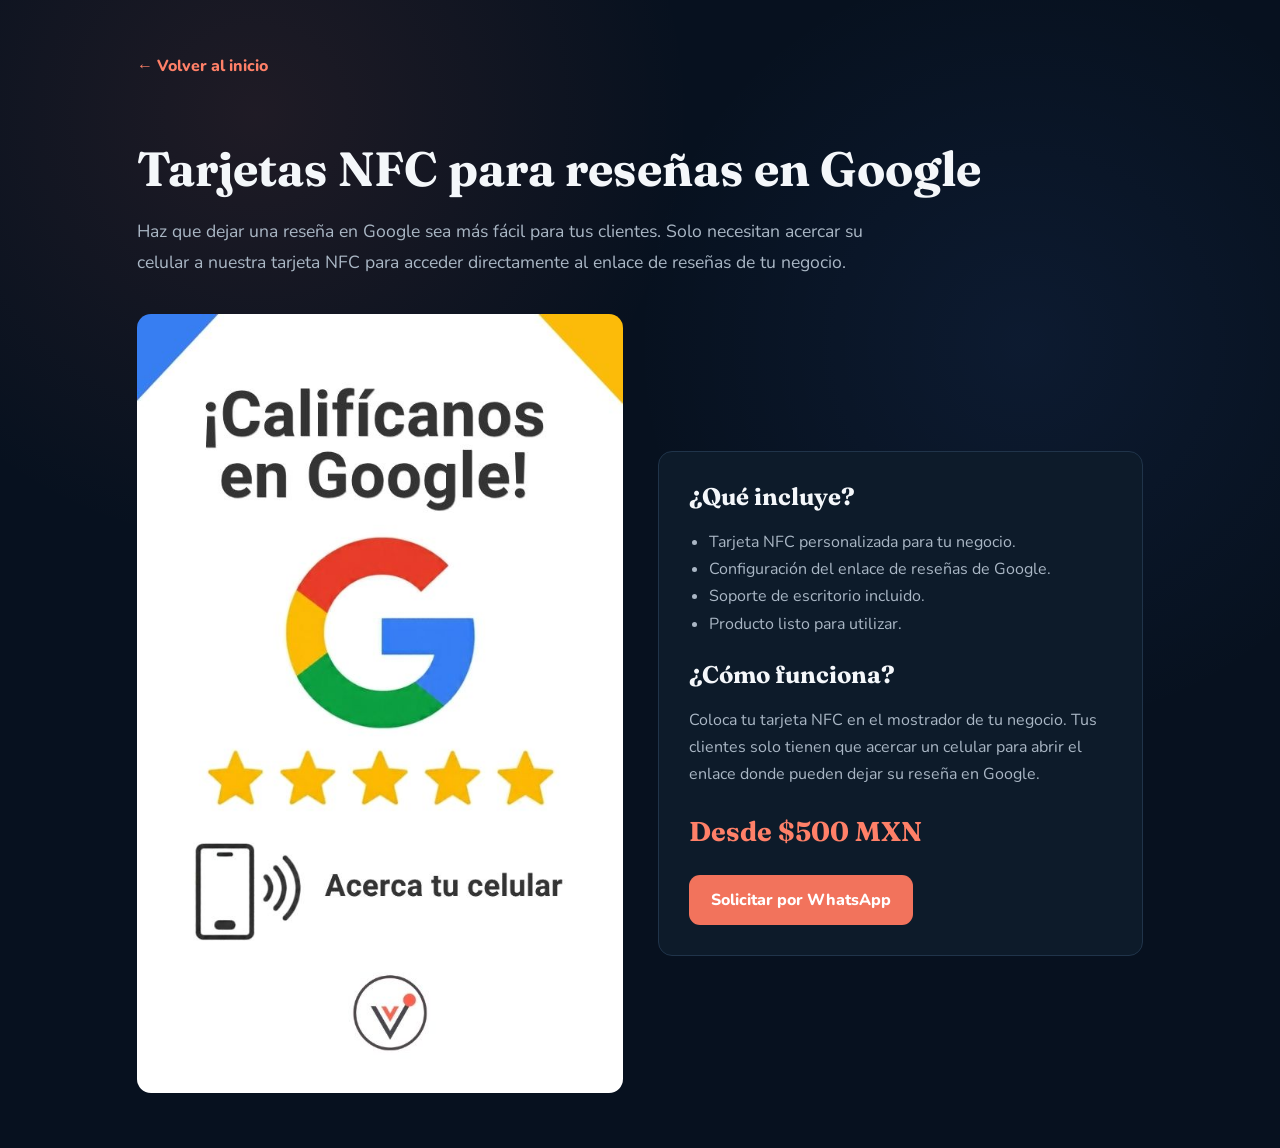
==== nfc.html @ fa6689be "Agregar paginas NFC y catalogos y actualizar WhatsApp" ====
<!DOCTYPE html>
<html lang="es">
<head>
  <meta charset="UTF-8">
  <meta name="viewport" content="width=device-width, initial-scale=1.0">
  <title>Tarjetas NFC | Visible</title>
  <link rel="stylesheet" href="nfc.css">

</head>

<body>

  <main class="detalle-servicio">

    <a href="index.html" class="volver">← Volver al inicio</a>

    <h1>Tarjetas NFC para reseñas en Google</h1>

    <p class="descripcion">
  Haz que dejar una reseña en Google sea más fácil para tus clientes.
  Solo necesitan acercar su celular a nuestra tarjeta NFC
  para acceder directamente al enlace de reseñas de tu negocio.
</p>

    <section class="contenido-nfc">

      <div>
        <img
          src="img/tarjeta-nfc.jpg"
          alt="Ejemplo de tarjeta NFC para reseñas"
          class="imagen-nfc"
        >
      </div>

      <div class="informacion-nfc">

        <h2>¿Qué incluye?</h2>

       <ul>
  <li>Tarjeta NFC personalizada para tu negocio.</li>
  <li>Configuración del enlace de reseñas de Google.</li>
  <li>Soporte de escritorio incluido.</li>
  <li>Producto listo para utilizar.</li>
</ul>

        <h2>¿Cómo funciona?</h2>

       <p>
  Coloca tu tarjeta NFC en el mostrador de tu negocio.
  Tus clientes solo tienen que acercar un celular
  para abrir el enlace donde pueden dejar su reseña en Google.
</p>

        <p class="precio-nfc">Desde $500 MXN</p>

        <a
          class="boton-nfc"
          href="https://wa.me/524492594277?text=Hola%2C%20me%20interesa%20la%20tarjeta%20NFC%20de%20Visible.%20Quisiera%20m%C3%A1s%20informaci%C3%B3n."
          target="_blank"
          rel="noopener noreferrer"
        >
          Solicitar por WhatsApp
        </a>

      </div>

    </section>

  </main>

</body>
</html>
---- nfc.css ----
@import url('https://fonts.googleapis.com/css2?family=Fraunces:wght@500;700;900&family=Nunito:wght@400;600;700;800&display=swap');

:root {
  --cream: #07111F;
  --panel: #0D1B2A;
  --ink: #F4F7FA;
  --ink-soft: #AAB7C5;
  --coral: #F2735C;
  --coral-deep: #FF8068;
  --line: #20344A;
}

* {
  box-sizing: border-box;
}

body {
  margin: 0;
  min-height: 100vh;
  background:
    radial-gradient(circle at 20% 10%, rgba(242,115,92,.10), transparent 30%),
    radial-gradient(circle at 80% 30%, rgba(80,140,255,.08), transparent 30%),
    var(--cream);
  color: var(--ink);
  font-family: 'Nunito', sans-serif;
}

.detalle-servicio {
  max-width: 1050px;
  margin: 55px auto;
  padding: 0 22px;
}

.volver {
  display: inline-block;
  margin-bottom: 30px;
  color: var(--coral-deep);
  text-decoration: none;
  font-weight: 800;
}

.volver:hover {
  color: var(--ink);
}

.detalle-servicio h1,
.informacion-nfc h2 {
  font-family: 'Fraunces', serif;
  color: var(--ink);
}

.detalle-servicio h1 {
  font-size: clamp(2rem, 5vw, 3rem);
  margin-bottom: 15px;
}

.descripcion {
  font-size: 1.1rem;
  line-height: 1.8;
  max-width: 750px;
  margin-bottom: 35px;
  color: var(--ink-soft);
}

.contenido-nfc {
  display: grid;
  grid-template-columns: 1fr 1fr;
  gap: 35px;
  align-items: center;
}

.imagen-nfc {
  display: block;
  width: 100%;
  border-radius: 14px;
  background: var(--panel);
}

.informacion-nfc {
  background: var(--panel);
  padding: 30px;
  border-radius: 14px;
  border: 1px solid var(--line);
}

.informacion-nfc h2 {
  margin: 0 0 18px;
}

.informacion-nfc ul {
  padding-left: 20px;
  line-height: 2;
  margin-bottom: 22px;
}

.informacion-nfc li,
.informacion-nfc p {
  color: var(--ink-soft);
  line-height: 1.7;
}

.precio-nfc {
  font-family: 'Fraunces', serif;
  font-size: 1.7rem;
  font-weight: 700;
  margin: 20px 0;
  color: var(--coral-deep) !important;
}

.boton-nfc {
  display: inline-block;
  background: var(--coral);
  color: #fff;
  padding: 14px 22px;
  border-radius: 11px;
  text-decoration: none;
  font-weight: 800;
  transition: transform .3s ease, box-shadow .3s ease;
}

.boton-nfc:hover {
  transform: translateY(-3px);
  box-shadow: 0 8px 25px rgba(242,115,92,.35);
}

@media (max-width: 700px) {
  .detalle-servicio {
    margin: 30px auto;
  }

  .contenido-nfc {
    grid-template-columns: 1fr;
  }

  .informacion-nfc {
    padding: 22px;
  }
}
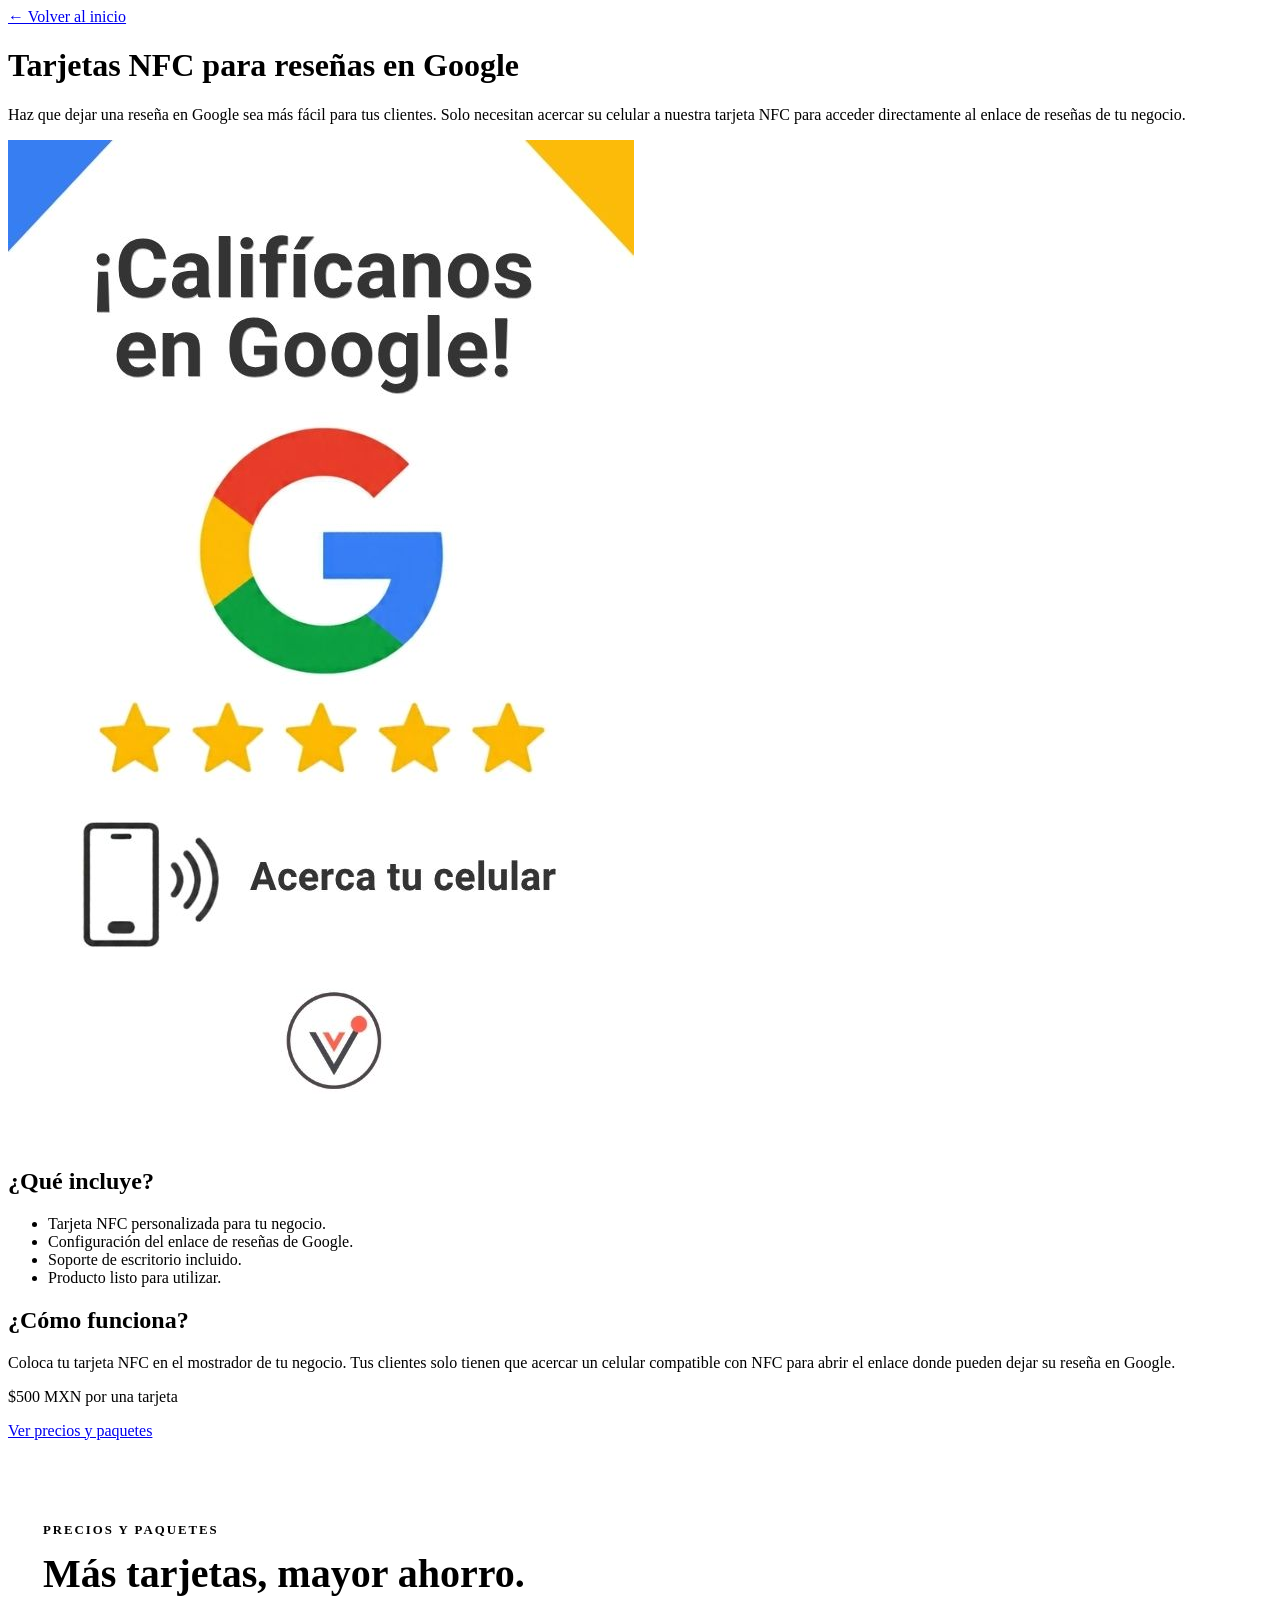
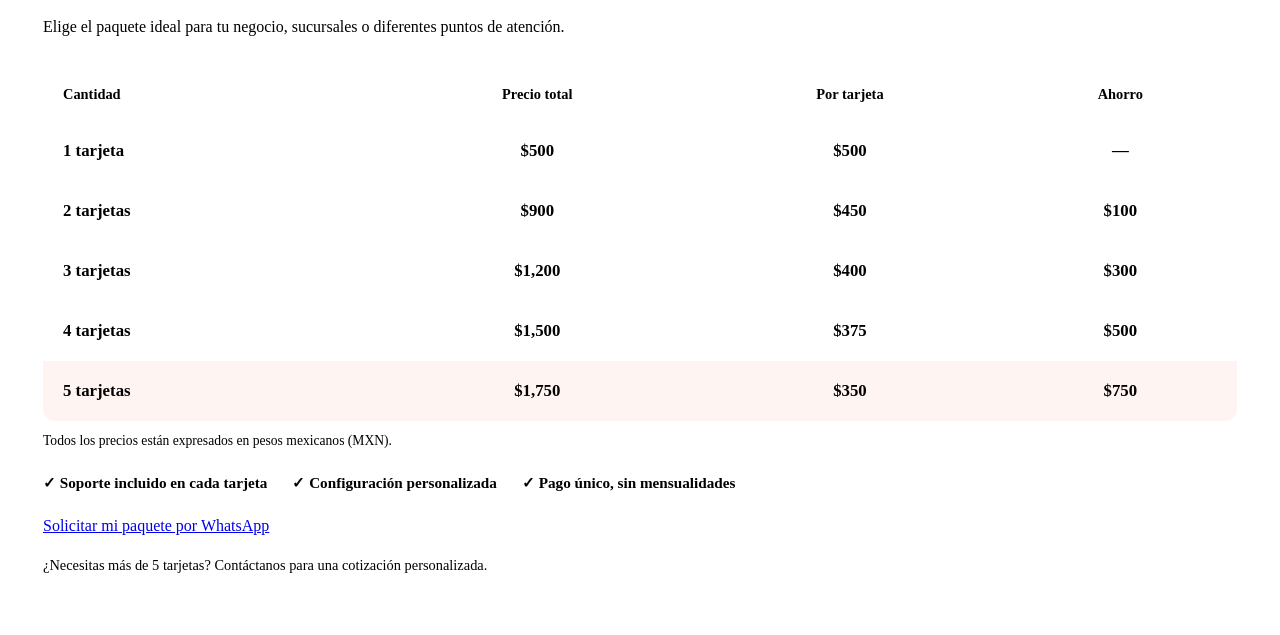
==== commit c6f5cf19: "Agregar precios y paquetes de tarjetas NFC" ====
--- a/nfc.html
+++ b/nfc.html
@@ -6,7 +6,6 @@
   <meta name="viewport" content="width=device-width, initial-scale=1.0">
   <title>Tarjetas NFC | Visible</title>
   <link rel="stylesheet" href="nfc.css">
-
 </head>
 
 <body>
@@ -18,10 +17,10 @@
     <h1>Tarjetas NFC para reseñas en Google</h1>
 
     <p class="descripcion">
-  Haz que dejar una reseña en Google sea más fácil para tus clientes.
-  Solo necesitan acercar su celular a nuestra tarjeta NFC
-  para acceder directamente al enlace de reseñas de tu negocio.
-</p>
+      Haz que dejar una reseña en Google sea más fácil para tus clientes.
+      Solo necesitan acercar su celular a nuestra tarjeta NFC
+      para acceder directamente al enlace de reseñas de tu negocio.
+    </p>
 
     <section class="contenido-nfc">
 
@@ -37,33 +36,121 @@
 
         <h2>¿Qué incluye?</h2>
 
-       <ul>
-  <li>Tarjeta NFC personalizada para tu negocio.</li>
-  <li>Configuración del enlace de reseñas de Google.</li>
-  <li>Soporte de escritorio incluido.</li>
-  <li>Producto listo para utilizar.</li>
-</ul>
+        <ul>
+          <li>Tarjeta NFC personalizada para tu negocio.</li>
+          <li>Configuración del enlace de reseñas de Google.</li>
+          <li>Soporte de escritorio incluido.</li>
+          <li>Producto listo para utilizar.</li>
+        </ul>
 
         <h2>¿Cómo funciona?</h2>
 
-       <p>
-  Coloca tu tarjeta NFC en el mostrador de tu negocio.
-  Tus clientes solo tienen que acercar un celular
-  para abrir el enlace donde pueden dejar su reseña en Google.
-</p>
+        <p>
+          Coloca tu tarjeta NFC en el mostrador de tu negocio.
+          Tus clientes solo tienen que acercar un celular compatible
+          con NFC para abrir el enlace donde pueden dejar su reseña en Google.
+        </p>
 
-        <p class="precio-nfc">Desde $500 MXN</p>
+        <p class="precio-nfc">$500 MXN por una tarjeta</p>
 
-        <a
-          class="boton-nfc"
-          href="https://wa.me/524492594277?text=Hola%2C%20me%20interesa%20la%20tarjeta%20NFC%20de%20Visible.%20Quisiera%20m%C3%A1s%20informaci%C3%B3n."
-          target="_blank"
-          rel="noopener noreferrer"
-        >
-          Solicitar por WhatsApp
+        <a class="boton-nfc" href="#paquetes">
+          Ver precios y paquetes
         </a>
 
       </div>
+
+    </section>
+
+    <!-- SECCIÓN DE PRECIOS Y PAQUETES -->
+
+    <section class="paquetes-nfc" id="paquetes">
+
+      <span class="etiqueta-paquetes">PRECIOS Y PAQUETES</span>
+
+      <h2>Más tarjetas, mayor ahorro.</h2>
+
+      <p class="descripcion-paquetes">
+        Elige el paquete ideal para tu negocio, sucursales
+        o diferentes puntos de atención.
+      </p>
+
+      <div class="tabla-contenedor">
+
+        <table class="tabla-precios">
+
+          <thead>
+            <tr>
+              <th>Cantidad</th>
+              <th>Precio total</th>
+              <th>Por tarjeta</th>
+              <th>Ahorro</th>
+            </tr>
+          </thead>
+
+          <tbody>
+            <tr>
+              <td>1 tarjeta</td>
+              <td>$500</td>
+              <td>$500</td>
+              <td>—</td>
+            </tr>
+
+            <tr>
+              <td>2 tarjetas</td>
+              <td>$900</td>
+              <td>$450</td>
+              <td class="ahorro">$100</td>
+            </tr>
+
+            <tr>
+              <td>3 tarjetas</td>
+              <td>$1,200</td>
+              <td>$400</td>
+              <td class="ahorro">$300</td>
+            </tr>
+
+            <tr>
+              <td>4 tarjetas</td>
+              <td>$1,500</td>
+              <td>$375</td>
+              <td class="ahorro">$500</td>
+            </tr>
+
+            <tr class="mejor-ahorro">
+              <td>5 tarjetas</td>
+              <td>$1,750</td>
+              <td>$350</td>
+              <td class="ahorro">$750</td>
+            </tr>
+          </tbody>
+
+        </table>
+
+      </div>
+
+      <p class="nota-precios">
+        Todos los precios están expresados en pesos mexicanos (MXN).
+      </p>
+
+      <div class="beneficios-paquetes">
+        <span>✓ Soporte incluido en cada tarjeta</span>
+        <span>✓ Configuración personalizada</span>
+        <span>✓ Pago único, sin mensualidades</span>
+      </div>
+
+      <a
+        class="boton-nfc"
+        href="https://wa.me/524492594277?text=Hola%2C%20me%20interesa%20un%20paquete%20de%20tarjetas%20NFC%20de%20Visible."
+        target="_blank"
+        rel="noopener noreferrer"
+      >
+        Solicitar mi paquete por WhatsApp
+      </a>
+
+      <p class="cotizacion-paquetes">
+        ¿Necesitas más de 5 tarjetas?
+        Contáctanos para una cotización personalizada.
+      </p>
 
     </section>
 
--- a/nfc.css
+++ b/nfc.css
@@ -1,139 +1,142 @@
 
-@import url('https://fonts.googleapis.com/css2?family=Fraunces:wght@500;700;900&family=Nunito:wght@400;600;700;800&display=swap');
+/* PRECIOS Y PAQUETES NFC */
 
-:root {
-  --cream: #07111F;
-  --panel: #0D1B2A;
-  --ink: #F4F7FA;
-  --ink-soft: #AAB7C5;
-  --coral: #F2735C;
-  --coral-deep: #FF8068;
-  --line: #20344A;
+html {
+  scroll-behavior: smooth;
 }
 
-* {
-  box-sizing: border-box;
+.paquetes-nfc {
+  margin-top: 45px;
+  padding: 35px;
+  background: var(--panel);
+  border: 1px solid var(--line);
+  border-radius: 14px;
+  scroll-margin-top: 25px;
 }
 
-body {
-  margin: 0;
-  min-height: 100vh;
-  background:
-    radial-gradient(circle at 20% 10%, rgba(242,115,92,.10), transparent 30%),
-    radial-gradient(circle at 80% 30%, rgba(80,140,255,.08), transparent 30%),
-    var(--cream);
-  color: var(--ink);
-  font-family: 'Nunito', sans-serif;
+.etiqueta-paquetes {
+  color: var(--coral-deep);
+  font-size: .8rem;
+  font-weight: 800;
+  letter-spacing: 2px;
 }
 
-.detalle-servicio {
-  max-width: 1050px;
-  margin: 55px auto;
-  padding: 0 22px;
+.paquetes-nfc h2 {
+  font-family: 'Fraunces', serif;
+  font-size: clamp(1.8rem, 4vw, 2.5rem);
+  margin: 12px 0;
+  color: var(--ink);
 }
 
-.volver {
-  display: inline-block;
-  margin-bottom: 30px;
+.descripcion-paquetes {
+  color: var(--ink-soft);
+  line-height: 1.7;
+  margin-bottom: 28px;
+}
+
+.tabla-contenedor {
+  overflow-x: auto;
+  border: 1px solid var(--line);
+  border-radius: 12px;
+}
+
+.tabla-precios {
+  width: 100%;
+  border-collapse: collapse;
+  text-align: center;
+}
+
+.tabla-precios th {
+  background: var(--cream);
+  color: var(--ink-soft);
+  font-size: .9rem;
+  font-weight: 800;
+  padding: 18px 12px;
+}
+
+.tabla-precios td {
+  padding: 20px 12px;
+  border-bottom: 1px solid var(--line);
+  font-size: 1.05rem;
+  font-weight: 700;
+}
+
+.tabla-precios th:first-child,
+.tabla-precios td:first-child {
+  text-align: left;
+  padding-left: 20px;
+}
+
+.tabla-precios tbody tr:last-child td {
+  border-bottom: none;
+}
+
+.tabla-precios tbody tr:hover {
+  background: rgba(255, 255, 255, .03);
+}
+
+.ahorro {
   color: var(--coral-deep);
-  text-decoration: none;
   font-weight: 800;
 }
 
-.volver:hover {
-  color: var(--ink);
+.mejor-ahorro {
+  background: rgba(242, 115, 92, .08);
 }
 
-.detalle-servicio h1,
-.informacion-nfc h2 {
-  font-family: 'Fraunces', serif;
-  color: var(--ink);
+.nota-precios {
+  font-size: .85rem;
+  color: var(--ink-soft);
+  margin-top: 12px;
 }
 
-.detalle-servicio h1 {
-  font-size: clamp(2rem, 5vw, 3rem);
-  margin-bottom: 15px;
+.beneficios-paquetes {
+  display: flex;
+  flex-wrap: wrap;
+  gap: 12px 25px;
+  margin: 25px 0;
 }
 
-.descripcion {
-  font-size: 1.1rem;
-  line-height: 1.8;
-  max-width: 750px;
-  margin-bottom: 35px;
-  color: var(--ink-soft);
+.beneficios-paquetes span {
+  color: var(--ink);
+  font-size: .95rem;
+  font-weight: 700;
 }
 
-.contenido-nfc {
-  display: grid;
-  grid-template-columns: 1fr 1fr;
-  gap: 35px;
-  align-items: center;
+.cotizacion-paquetes {
+  color: var(--ink-soft);
+  font-size: .9rem;
+  line-height: 1.7;
+  margin-top: 18px;
 }
 
-.imagen-nfc {
-  display: block;
-  width: 100%;
-  border-radius: 14px;
-  background: var(--panel);
-}
-
-.informacion-nfc {
-  background: var(--panel);
-  padding: 30px;
-  border-radius: 14px;
-  border: 1px solid var(--line);
-}
-
-.informacion-nfc h2 {
-  margin: 0 0 18px;
-}
-
-.informacion-nfc ul {
-  padding-left: 20px;
-  line-height: 2;
-  margin-bottom: 22px;
-}
-
-.informacion-nfc li,
-.informacion-nfc p {
-  color: var(--ink-soft);
-  line-height: 1.7;
-}
-
-.precio-nfc {
-  font-family: 'Fraunces', serif;
-  font-size: 1.7rem;
-  font-weight: 700;
-  margin: 20px 0;
-  color: var(--coral-deep) !important;
-}
-
-.boton-nfc {
-  display: inline-block;
-  background: var(--coral);
-  color: #fff;
-  padding: 14px 22px;
-  border-radius: 11px;
-  text-decoration: none;
-  font-weight: 800;
-  transition: transform .3s ease, box-shadow .3s ease;
-}
-
-.boton-nfc:hover {
-  transform: translateY(-3px);
-  box-shadow: 0 8px 25px rgba(242,115,92,.35);
-}
+/* PAQUETES EN CELULARES */
 
 @media (max-width: 700px) {
-  .detalle-servicio {
-    margin: 30px auto;
+
+  .paquetes-nfc {
+    margin-top: 30px;
+    padding: 20px;
   }
 
-  .contenido-nfc {
-    grid-template-columns: 1fr;
+  .tabla-precios th,
+  .tabla-precios td {
+    padding: 14px 8px;
+    font-size: .85rem;
   }
 
-  .informacion-nfc {
-    padding: 22px;
+  .tabla-precios th:first-child,
+  .tabla-precios td:first-child {
+    padding-left: 10px;
   }
+
+  .beneficios-paquetes {
+    flex-direction: column;
+  }
+
+  .paquetes-nfc .boton-nfc {
+    display: block;
+    text-align: center;
+  }
+
 }
